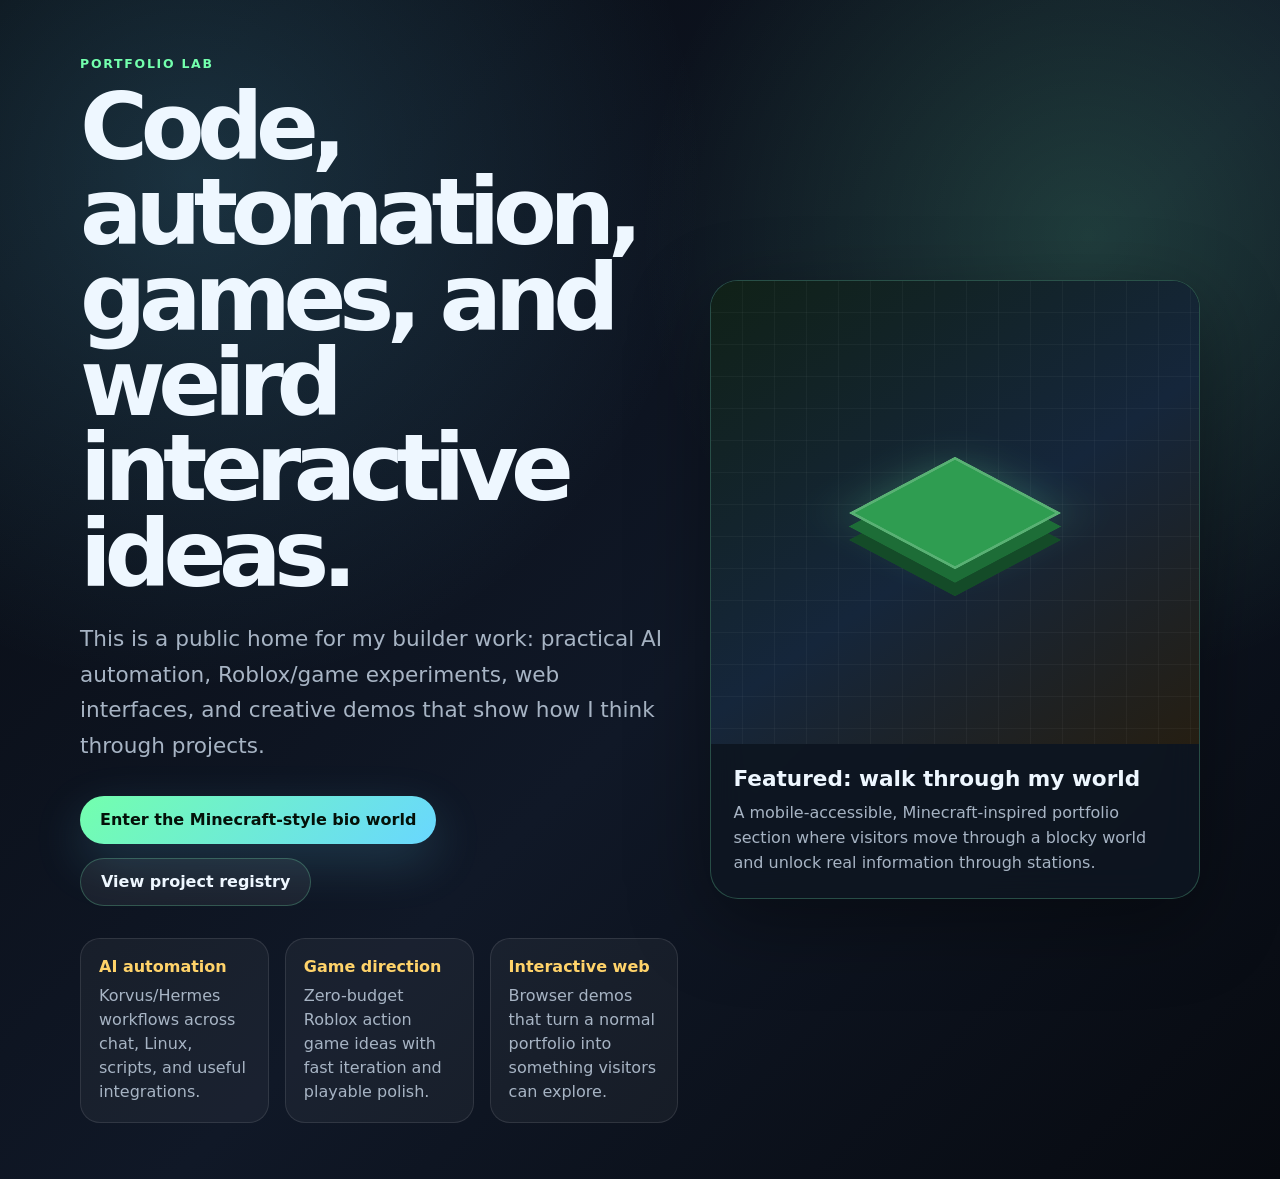
==== index.html @ 8293952d "Add deployable portfolio landing page" ====
<!doctype html>
<html lang="en">
<head>
  <meta charset="utf-8" />
  <meta name="viewport" content="width=device-width, initial-scale=1" />
  <title>Keshawn's Portfolio Lab</title>
  <meta name="description" content="A living portfolio lab for coding, AI automation, game ideas, and interactive web experiments." />
  <style>
    :root {
      color-scheme: dark;
      --bg: #090c13;
      --panel: rgba(14, 22, 34, 0.82);
      --line: rgba(125, 255, 188, 0.24);
      --text: #eef7ff;
      --muted: #a7b4c4;
      --green: #73ffad;
      --cyan: #69d7ff;
      --gold: #ffd36a;
      font-family: Inter, ui-sans-serif, system-ui, -apple-system, BlinkMacSystemFont, "Segoe UI", sans-serif;
    }

    * { box-sizing: border-box; }

    body {
      margin: 0;
      min-height: 100vh;
      background:
        radial-gradient(circle at 15% 15%, rgba(105, 215, 255, 0.18), transparent 32rem),
        radial-gradient(circle at 85% 20%, rgba(115, 255, 173, 0.16), transparent 28rem),
        linear-gradient(135deg, #070a10 0%, #101827 55%, #070a10 100%);
      color: var(--text);
    }

    a { color: inherit; }

    .page {
      width: min(1120px, calc(100% - 32px));
      margin: 0 auto;
      padding: 56px 0;
    }

    .hero {
      display: grid;
      gap: 32px;
      grid-template-columns: minmax(0, 1.1fr) minmax(280px, 0.9fr);
      align-items: center;
      min-height: calc(100vh - 112px);
    }

    .eyebrow {
      margin: 0 0 14px;
      color: var(--green);
      letter-spacing: .14em;
      text-transform: uppercase;
      font-size: .78rem;
      font-weight: 800;
    }

    h1 {
      margin: 0;
      font-size: clamp(2.5rem, 8vw, 5.8rem);
      line-height: .92;
      letter-spacing: -0.08em;
    }

    .lead {
      max-width: 650px;
      margin: 24px 0 0;
      color: var(--muted);
      font-size: clamp(1.05rem, 2.5vw, 1.35rem);
      line-height: 1.65;
    }

    .actions {
      display: flex;
      flex-wrap: wrap;
      gap: 14px;
      margin-top: 32px;
    }

    .button {
      display: inline-flex;
      align-items: center;
      justify-content: center;
      min-height: 48px;
      padding: 0 20px;
      border: 1px solid var(--line);
      border-radius: 999px;
      background: rgba(255,255,255,.06);
      text-decoration: none;
      font-weight: 800;
      transition: transform .18s ease, background .18s ease, border-color .18s ease;
    }

    .button:hover,
    .button:focus-visible {
      transform: translateY(-2px);
      background: rgba(115,255,173,.14);
      border-color: rgba(115,255,173,.7);
      outline: none;
    }

    .button.primary {
      color: #041109;
      background: linear-gradient(135deg, var(--green), var(--cyan));
      border: none;
      box-shadow: 0 18px 50px rgba(105,215,255,.18);
    }

    .panel {
      border: 1px solid var(--line);
      border-radius: 28px;
      background: var(--panel);
      box-shadow: 0 24px 80px rgba(0,0,0,.36);
      overflow: hidden;
      backdrop-filter: blur(18px);
    }

    .preview {
      aspect-ratio: 1 / .95;
      position: relative;
      background:
        linear-gradient(transparent 31px, rgba(255,255,255,.07) 32px),
        linear-gradient(90deg, transparent 31px, rgba(255,255,255,.07) 32px),
        linear-gradient(145deg, #102117, #15263b 54%, #251e12);
      background-size: 32px 32px, 32px 32px, auto;
      display: grid;
      place-items: center;
      padding: 24px;
    }

    .cube {
      width: 150px;
      height: 150px;
      transform: rotateX(58deg) rotateZ(45deg);
      transform-style: preserve-3d;
      background: #2f9d51;
      box-shadow: 18px 18px 0 #1d6d37, 36px 36px 0 #144b28, 0 0 60px rgba(115,255,173,.24);
      border: 4px solid rgba(255,255,255,.2);
    }

    .panel-body {
      padding: 22px;
    }

    .panel-body h2 {
      margin: 0 0 10px;
      font-size: 1.35rem;
    }

    .panel-body p {
      margin: 0;
      color: var(--muted);
      line-height: 1.55;
    }

    .cards {
      display: grid;
      grid-template-columns: repeat(3, 1fr);
      gap: 16px;
      margin-top: 32px;
    }

    .card {
      padding: 18px;
      border: 1px solid rgba(255,255,255,.1);
      border-radius: 20px;
      background: rgba(255,255,255,.045);
    }

    .card strong {
      display: block;
      margin-bottom: 8px;
      color: var(--gold);
    }

    .card span {
      color: var(--muted);
      line-height: 1.5;
    }

    @media (max-width: 820px) {
      .page { padding: 28px 0; }
      .hero { grid-template-columns: 1fr; min-height: auto; }
      .cards { grid-template-columns: 1fr; }
      .preview { aspect-ratio: 1.25 / 1; }
    }
  </style>
</head>
<body>
  <main class="page">
    <section class="hero" aria-labelledby="title">
      <div>
        <p class="eyebrow">Portfolio lab</p>
        <h1 id="title">Code, automation, games, and weird interactive ideas.</h1>
        <p class="lead">This is a public home for my builder work: practical AI automation, Roblox/game experiments, web interfaces, and creative demos that show how I think through projects.</p>
        <div class="actions">
          <a class="button primary" href="demos/minecraft-bio-section/">Enter the Minecraft-style bio world</a>
          <a class="button" href="content/project-registry.md">View project registry</a>
        </div>
        <div class="cards" aria-label="Portfolio highlights">
          <div class="card"><strong>AI automation</strong><span>Korvus/Hermes workflows across chat, Linux, scripts, and useful integrations.</span></div>
          <div class="card"><strong>Game direction</strong><span>Zero-budget Roblox action game ideas with fast iteration and playable polish.</span></div>
          <div class="card"><strong>Interactive web</strong><span>Browser demos that turn a normal portfolio into something visitors can explore.</span></div>
        </div>
      </div>

      <aside class="panel" aria-label="Featured demo preview">
        <div class="preview" aria-hidden="true"><div class="cube"></div></div>
        <div class="panel-body">
          <h2>Featured: walk through my world</h2>
          <p>A mobile-accessible, Minecraft-inspired portfolio section where visitors move through a blocky world and unlock real information through stations.</p>
        </div>
      </aside>
    </section>
  </main>
</body>
</html>
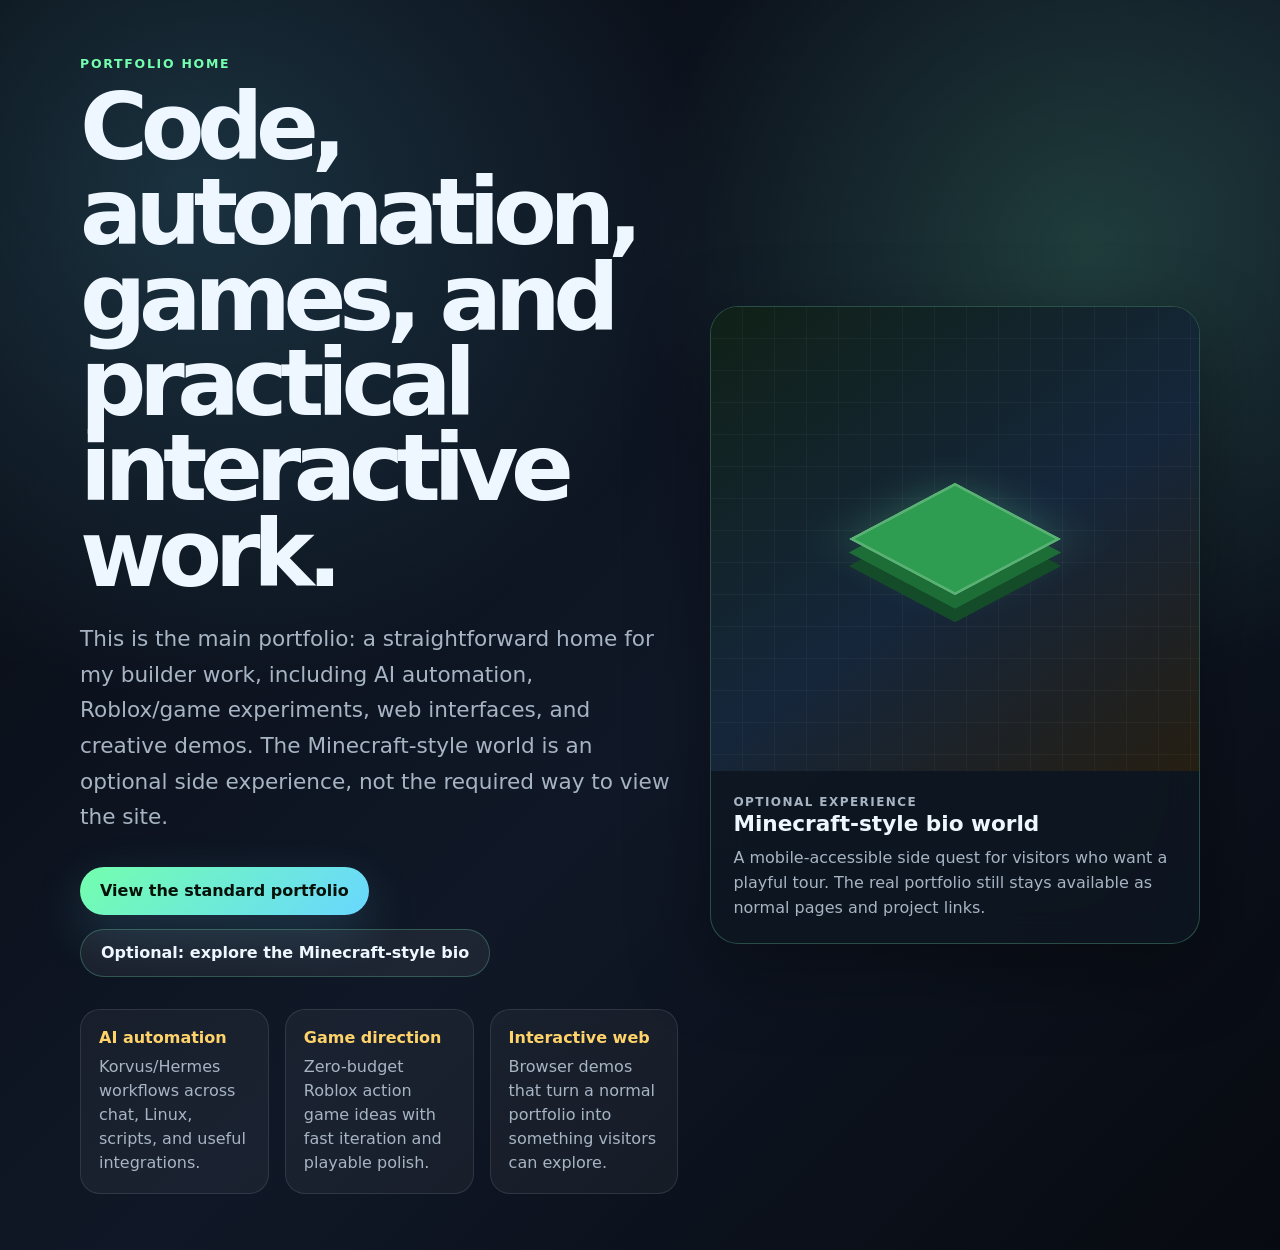
==== commit a33e59ae: "Make Minecraft demo optional on portfolio home" ====
--- a/index.html
+++ b/index.html
@@ -148,6 +148,15 @@
       font-size: 1.35rem;
     }
 
+    .demo-label {
+      margin: 0 0 8px;
+      color: var(--green);
+      font-size: .75rem;
+      font-weight: 900;
+      letter-spacing: .12em;
+      text-transform: uppercase;
+    }
+
     .panel-body p {
       margin: 0;
       color: var(--muted);
@@ -191,12 +200,12 @@
   <main class="page">
     <section class="hero" aria-labelledby="title">
       <div>
-        <p class="eyebrow">Portfolio lab</p>
-        <h1 id="title">Code, automation, games, and weird interactive ideas.</h1>
-        <p class="lead">This is a public home for my builder work: practical AI automation, Roblox/game experiments, web interfaces, and creative demos that show how I think through projects.</p>
+        <p class="eyebrow">Portfolio home</p>
+        <h1 id="title">Code, automation, games, and practical interactive work.</h1>
+        <p class="lead">This is the main portfolio: a straightforward home for my builder work, including AI automation, Roblox/game experiments, web interfaces, and creative demos. The Minecraft-style world is an optional side experience, not the required way to view the site.</p>
         <div class="actions">
-          <a class="button primary" href="demos/minecraft-bio-section/">Enter the Minecraft-style bio world</a>
-          <a class="button" href="content/project-registry.md">View project registry</a>
+          <a class="button primary" href="content/project-registry.md">View the standard portfolio</a>
+          <a class="button" href="demos/minecraft-bio-section/">Optional: explore the Minecraft-style bio</a>
         </div>
         <div class="cards" aria-label="Portfolio highlights">
           <div class="card"><strong>AI automation</strong><span>Korvus/Hermes workflows across chat, Linux, scripts, and useful integrations.</span></div>
@@ -205,11 +214,12 @@
         </div>
       </div>
 
-      <aside class="panel" aria-label="Featured demo preview">
+      <aside class="panel" aria-label="Optional interactive demo preview">
         <div class="preview" aria-hidden="true"><div class="cube"></div></div>
         <div class="panel-body">
-          <h2>Featured: walk through my world</h2>
-          <p>A mobile-accessible, Minecraft-inspired portfolio section where visitors move through a blocky world and unlock real information through stations.</p>
+          <p class="demo-label">Optional experience</p>
+          <h2>Minecraft-style bio world</h2>
+          <p>A mobile-accessible side quest for visitors who want a playful tour. The real portfolio still stays available as normal pages and project links.</p>
         </div>
       </aside>
     </section>
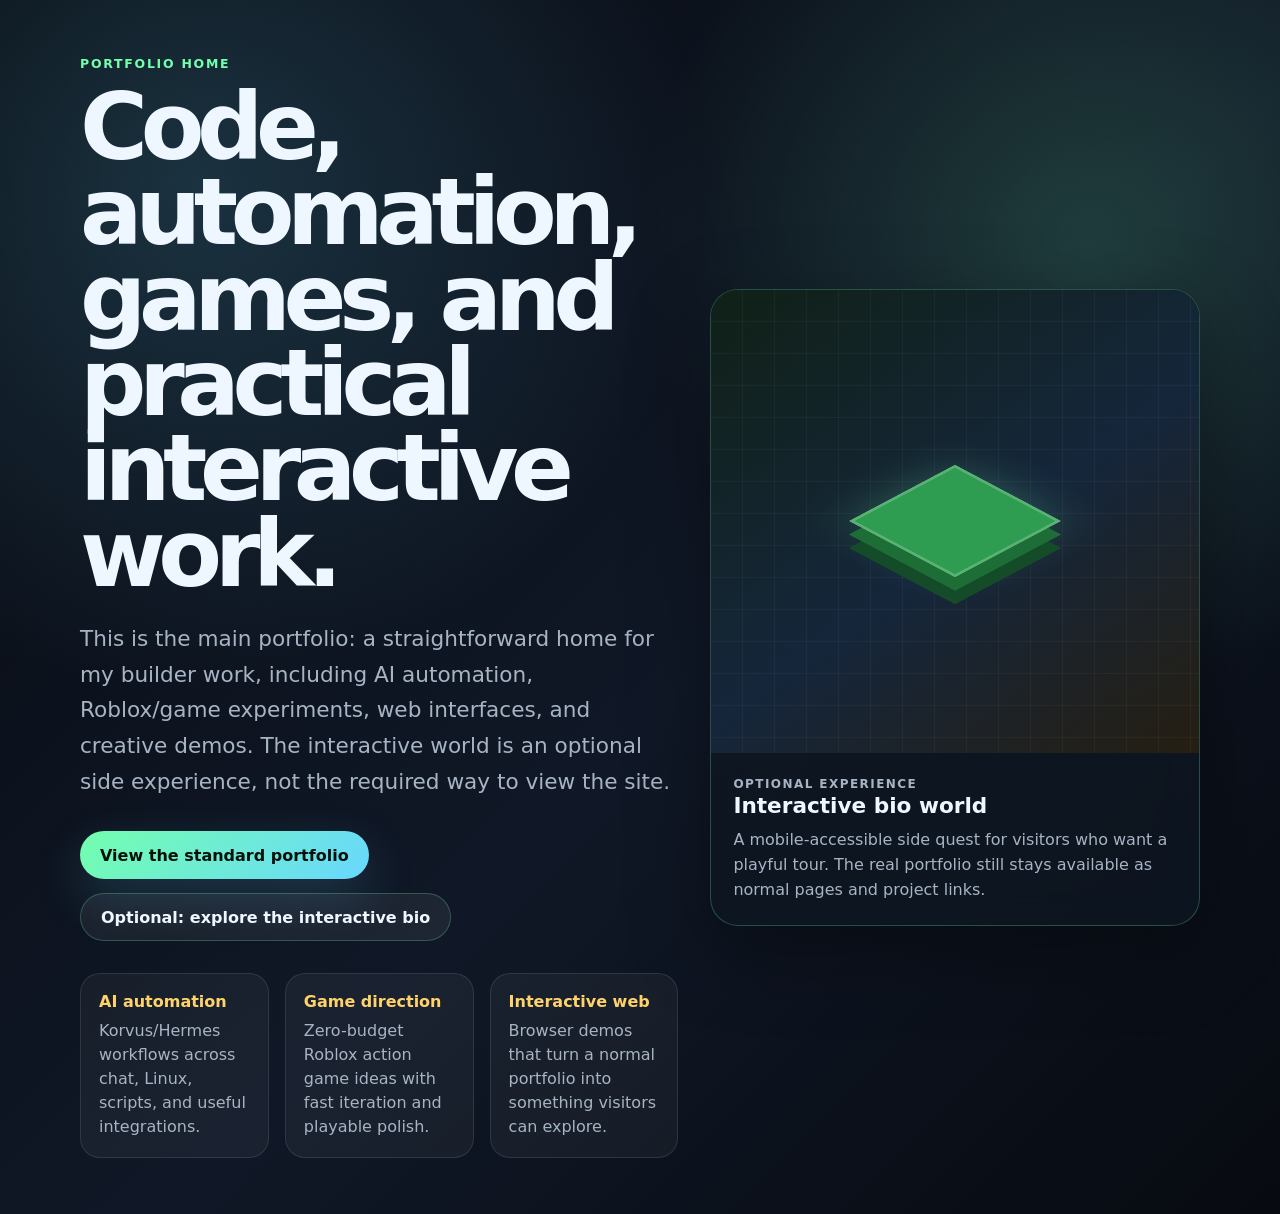
==== commit e346d54e: "Make interactive bio optional and add standard portfolio page" ====
--- a/index.html
+++ b/index.html
@@ -202,10 +202,10 @@
       <div>
         <p class="eyebrow">Portfolio home</p>
         <h1 id="title">Code, automation, games, and practical interactive work.</h1>
-        <p class="lead">This is the main portfolio: a straightforward home for my builder work, including AI automation, Roblox/game experiments, web interfaces, and creative demos. The Minecraft-style world is an optional side experience, not the required way to view the site.</p>
+        <p class="lead">This is the main portfolio: a straightforward home for my builder work, including AI automation, Roblox/game experiments, web interfaces, and creative demos. The interactive world is an optional side experience, not the required way to view the site.</p>
         <div class="actions">
-          <a class="button primary" href="content/project-registry.md">View the standard portfolio</a>
-          <a class="button" href="demos/minecraft-bio-section/">Optional: explore the Minecraft-style bio</a>
+          <a class="button primary" href="projects.html">View the standard portfolio</a>
+          <a class="button" href="demos/minecraft-bio-section/">Optional: explore the interactive bio</a>
         </div>
         <div class="cards" aria-label="Portfolio highlights">
           <div class="card"><strong>AI automation</strong><span>Korvus/Hermes workflows across chat, Linux, scripts, and useful integrations.</span></div>
@@ -218,7 +218,7 @@
         <div class="preview" aria-hidden="true"><div class="cube"></div></div>
         <div class="panel-body">
           <p class="demo-label">Optional experience</p>
-          <h2>Minecraft-style bio world</h2>
+          <h2>Interactive bio world</h2>
           <p>A mobile-accessible side quest for visitors who want a playful tour. The real portfolio still stays available as normal pages and project links.</p>
         </div>
       </aside>
